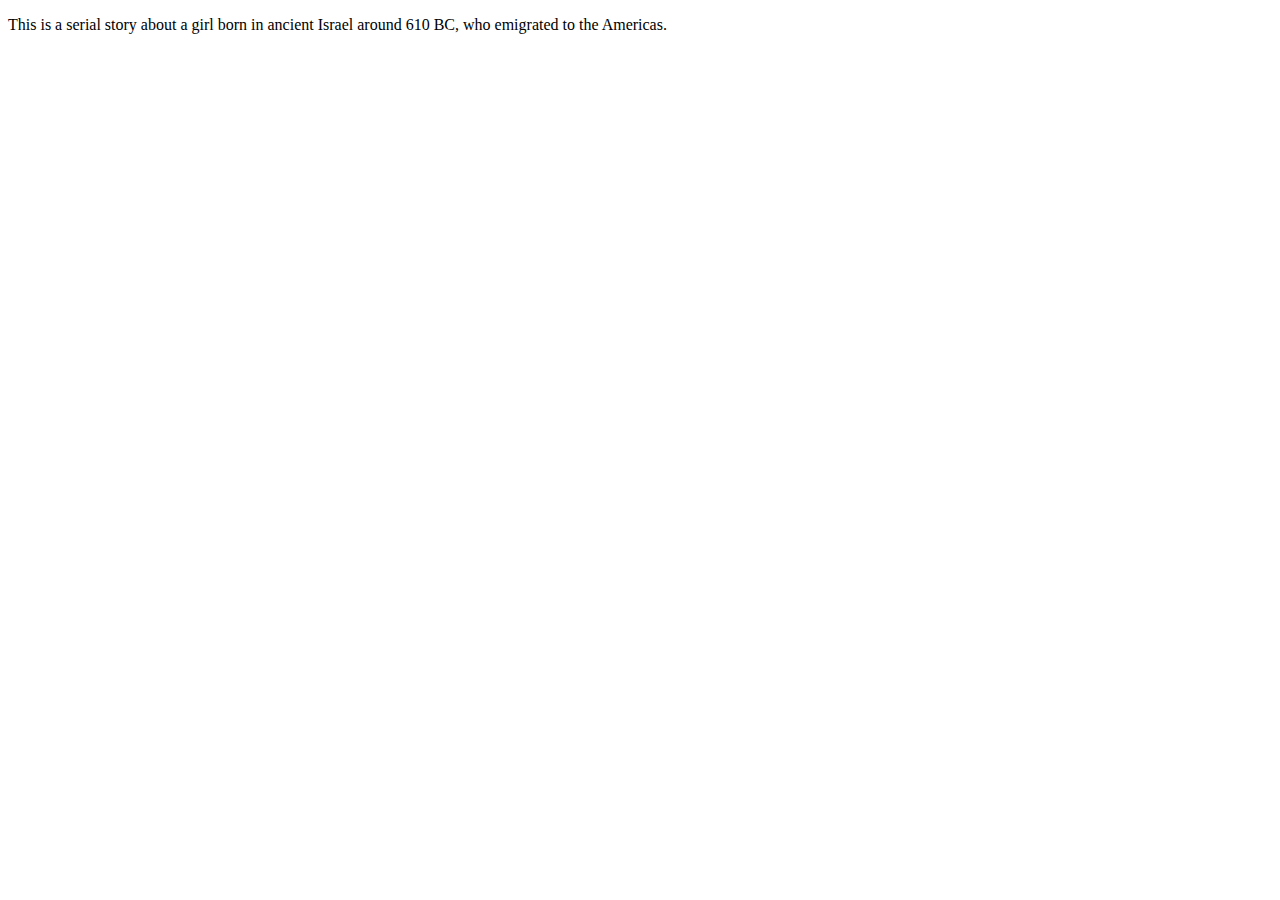
==== docs/index.html @ 02e8d68a "move to docs folder" ====
<!DOCTYPE html>
<html lang="en">
<head>
    <meta charset="UTF-8">
    <title>Iscah</title>
</head>
<body>
<p>This is a serial story about a girl born in ancient Israel around 610 BC, who emigrated to the Americas.</p>
</body>
</html>
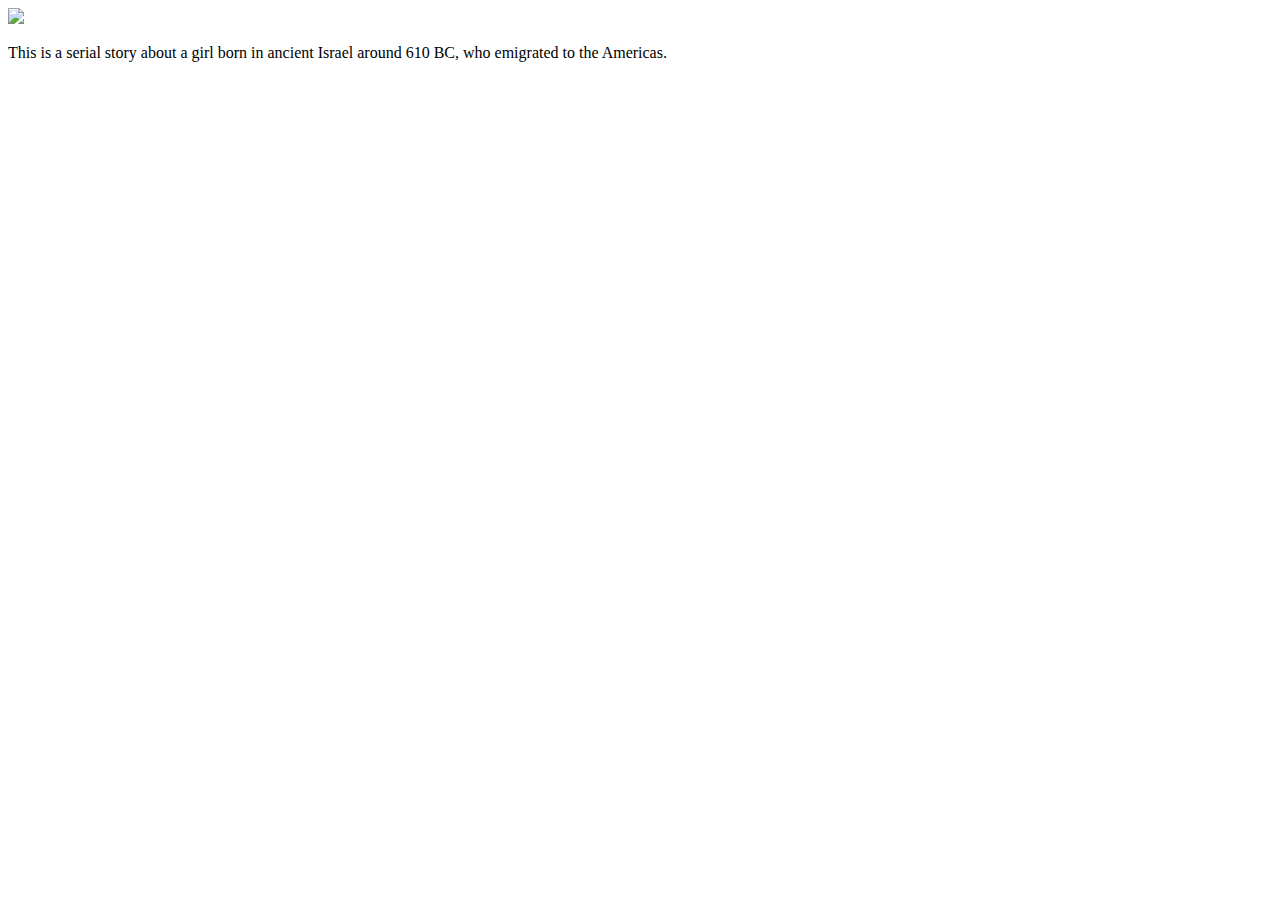
==== commit 95fc3202: "add images" ====
--- a/docs/index.html
+++ b/docs/index.html
@@ -5,6 +5,7 @@
     <title>Iscah</title>
 </head>
 <body>
+<img src="img/with-camel.jpg">
 <p>This is a serial story about a girl born in ancient Israel around 610 BC, who emigrated to the Americas.</p>
 </body>
 </html>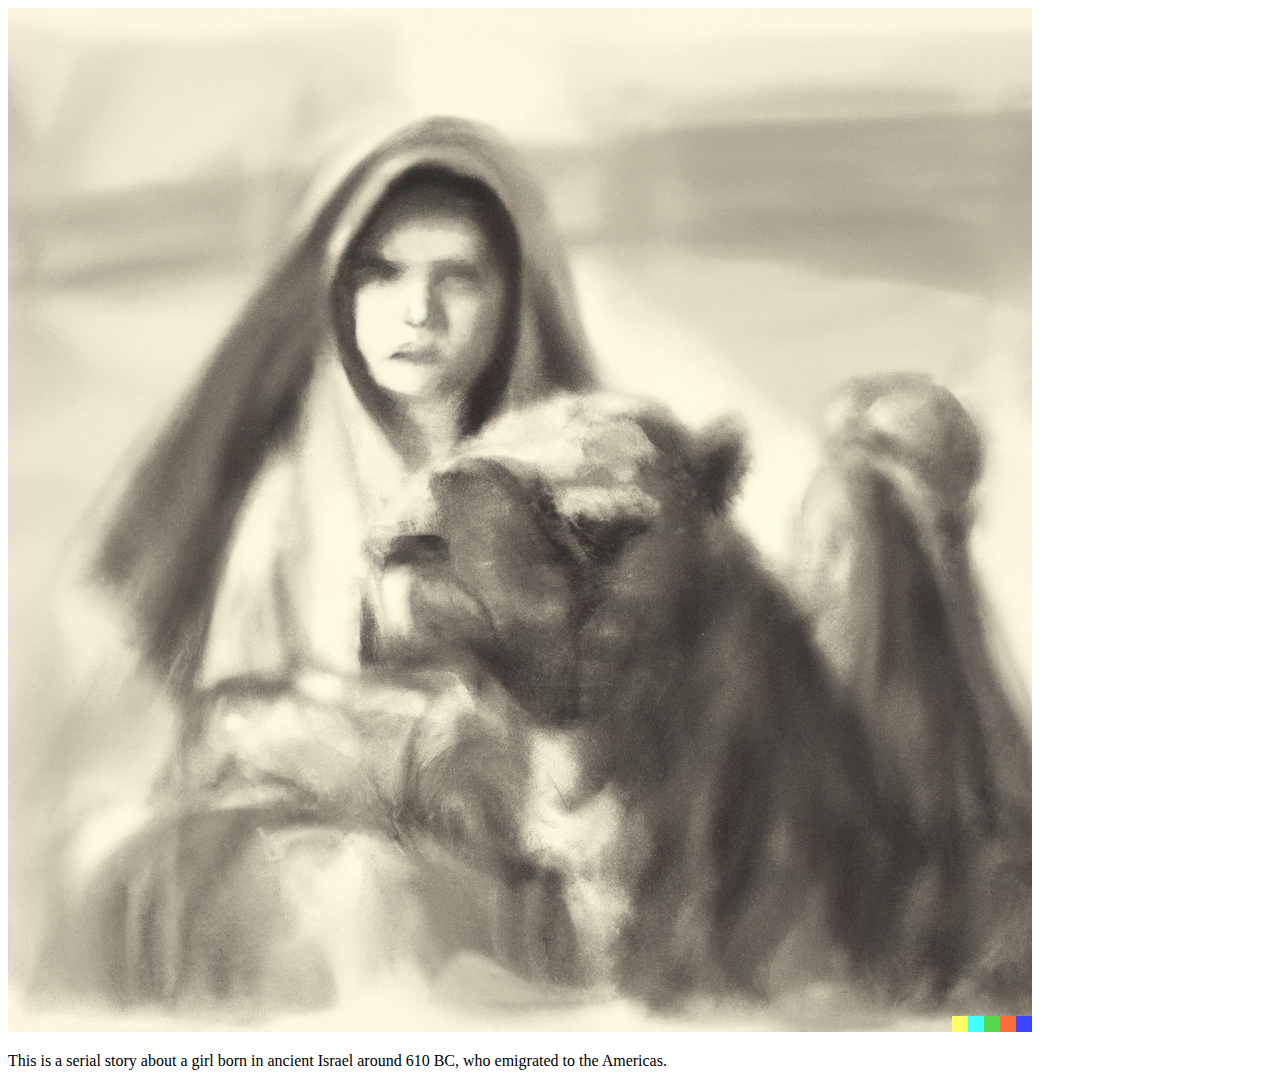
==== commit 0b5844c7: "get correct image link" ====
--- a/docs/index.html
+++ b/docs/index.html
@@ -5,7 +5,7 @@
     <title>Iscah</title>
 </head>
 <body>
-<img src="img/with-camel.jpg">
+<img src="img/with-camel.png">
 <p>This is a serial story about a girl born in ancient Israel around 610 BC, who emigrated to the Americas.</p>
 </body>
 </html>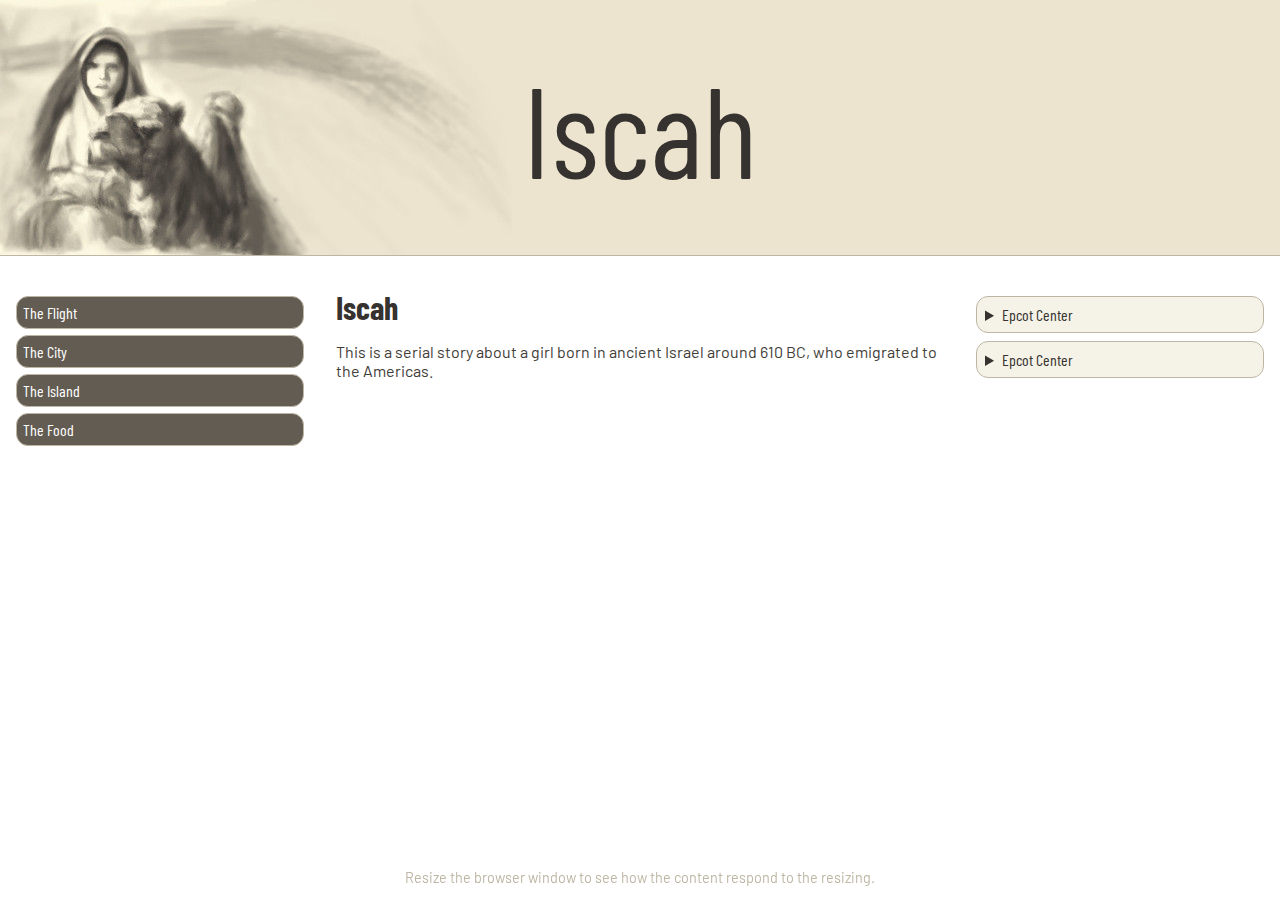
==== commit 8c360400: "3-column layout" ====
--- a/docs/index.html
+++ b/docs/index.html
@@ -1,11 +1,212 @@
 <!DOCTYPE html>
-<html lang="en">
+<html>
 <head>
-    <meta charset="UTF-8">
-    <title>Iscah</title>
+    <meta name="viewport" content="width=device-width, initial-scale=1.0">
+    <link rel="preconnect" href="https://fonts.googleapis.com">
+    <link rel="preconnect" href="https://fonts.gstatic.com" crossorigin>
+    <link href="https://fonts.googleapis.com/css2?family=Barlow+Condensed:ital,wght@0,400;0,500;1,400;1,500&family=Barlow:ital,wght@0,300;0,500;1,300;1,500&display=swap" rel="stylesheet">
+    <style>
+/* Make sure that padding and border are included in total width/height of all elements. */
+* {
+  box-sizing: border-box;
+}
+
+html {
+  font-family: Barlow, Arial, sans-serif;
+  color: #423d37;
+}
+
+body {
+  margin: 0px;
+}
+
+main::after {
+  content: "";
+  clear: both;
+  display: table;
+}
+
+[class*="col-"] {
+  float: left;
+  padding: 16px;
+}
+
+header {
+  background-color: #ece4ce;
+  background-image: url(img/with-camel-banner.jpg);
+  background-repeat: no-repeat;
+  padding: 0px;
+  height: 256px;
+  line-height: 256px;
+  font-size: 96pt;
+  font-family: "Barlow Condensed", Barlow, Arial, sans-serif;
+  text-align: center;
+  vertical-align: middle;
+  color: #36322f;
+  border-bottom: solid 1px #bdb6a4;
+}
+
+h1, h2, h3, li, summary {
+  font-family: "Barlow Condensed", Barlow, Arial, sans-serif;
+  color: #36322f;
+}
+
+h1, h2, h3 {
+  margin: 0.5em 0 0.2em;
+}
+
+nav {
+  margin-top: 24px;
+}
+
+nav ul {
+  list-style-type: none;
+  margin: 0;
+  padding: 0;
+}
+
+nav li {
+  color: white;
+  padding: 6px;
+  margin-bottom: 6px;
+  background-color: #635c52;
+  border-radius: 12px;
+  border: 1px solid #bdb6a4;
+  cursor: pointer;
+}
+
+nav li:hover {
+  background-color: #ece4ce;
+  color: #36322f;
+}
+
+aside {
+  padding: 24px 16px 16px;
+  margin-top: 24px;
+}
+
+aside > details {
+  background-color: #f5f2e8;
+  border-radius: 12px;
+  border: 1px solid #bdb6a4;
+  padding: 8px;
+  margin-bottom: 8px;
+  cursor: pointer;
+  font-size: 90%;
+  color: #635c52;
+}
+
+details > summary {
+  font-size: 111%;
+}
+
+aside > details:hover {
+  background-color: #ece4ce;
+}
+
+footer {
+  text-align: center;
+  font-size: 90%;
+  color: #bdb6a4;
+  position:fixed;
+  bottom:0;
+  width:100%;
+}
+
+/* The default layout is 12 columns where every column takes up the
+full width of the viewport. This forces "columns" to stack on top of
+each other, making scrolling purely vertical. It is a good choice for
+mobile and similarly small screens. */
+[class*="col-"] {
+  width: 100%;
+}
+
+/* On tablets, we have a bit more horizontal space to work with. Plan
+for columns that are each 1/12th of the viewport in width, and define
+CSS classes for column spanning ("col-s-*") that let us easily assign
+fractions of the viewport to our visual elements. In the HTML, we will
+use these classes to clump elements together into 3 groups, with the
+first two clumps displaying side-by-side, and the last clump spilling
+over to display below the others. */
+@media only screen and (min-width: 600px) {
+  .col-s-1 {width: 8.33%;}
+  .col-s-2 {width: 16.66%;}
+  .col-s-3 {width: 25%;}
+  .col-s-4 {width: 33.33%;}
+  .col-s-5 {width: 41.66%;}
+  .col-s-6 {width: 50%;}
+  .col-s-7 {width: 58.33%;}
+  .col-s-8 {width: 66.66%;}
+  .col-s-9 {width: 75%;}
+  .col-s-10 {width: 83.33%;}
+  .col-s-11 {width: 91.66%;}
+  .col-s-12 {width: 100%;}
+}
+
+/* Define another breakpoint for displays bigger than tablets,
+and define another set of CSS classes that will be active on
+laptops and similar. These CSS class names are different from
+the ones for tablets because they lack the "-s" in the middle.
+We can then assign both tablet-appropriate and laptop-appropriate
+classes to elements of our layout. When the width of the viewport
+is very narrow, the meaning of the classes expands to a no-op,
+and the default, purely vertical layout is used. When the
+viewport is tablet-like, the "col-s-*" classes have a meaning
+that overrides the default. When the viewport is even wider, the
+"col-s-*" classes mean nothing, but the "col-*" classes have a
+defined meaning that makes our layout responsive to the wider
+viewport. */
+@media only screen and (min-width: 768px) {
+  .col-1 {width: 8.33%;}
+  .col-2 {width: 16.66%;}
+  .col-3 {width: 25%;}
+  .col-4 {width: 33.33%;}
+  .col-5 {width: 41.66%;}
+  .col-6 {width: 50%;}
+  .col-7 {width: 58.33%;}
+  .col-8 {width: 66.66%;}
+  .col-9 {width: 75%;}
+  .col-10 {width: 83.33%;}
+  .col-11 {width: 91.66%;}
+  .col-12 {width: 100%;}
+}
+
+</style>
 </head>
 <body>
-<img src="img/with-camel.png">
-<p>This is a serial story about a girl born in ancient Israel around 610 BC, who emigrated to the Americas.</p>
+
+<header>Iscah</header>
+
+<main>
+<nav class="col-3 col-s-3">
+    <ul>
+        <li>The Flight</li>
+        <li>The City</li>
+        <li>The Island</li>
+        <li>The Food</li>
+    </ul>
+</nav>
+
+<article class="col-6 col-s-9">
+    <h1>Iscah</h1>
+    <p>This is a serial story about a girl born in ancient Israel around 610 BC, who emigrated to the Americas.</p>
+</article>
+
+<aside class="col-3 col-s-12">
+    <details>
+        <summary>Epcot Center</summary>
+        <p>Epcot is a theme park at Walt Disney World Resort featuring exciting attractions, international pavilions, award-winning fireworks and seasonal special events.</p>
+    </details>
+    <details>
+        <summary>Epcot Center</summary>
+        <p>Epcot is a theme park at Walt Disney World Resort featuring exciting attractions, international pavilions, award-winning fireworks and seasonal special events.</p>
+    </details>
+</aside>
+</main>
+
+<footer>
+    <p>Resize the browser window to see how the content respond to the resizing.</p>
+</footer>
+
 </body>
 </html>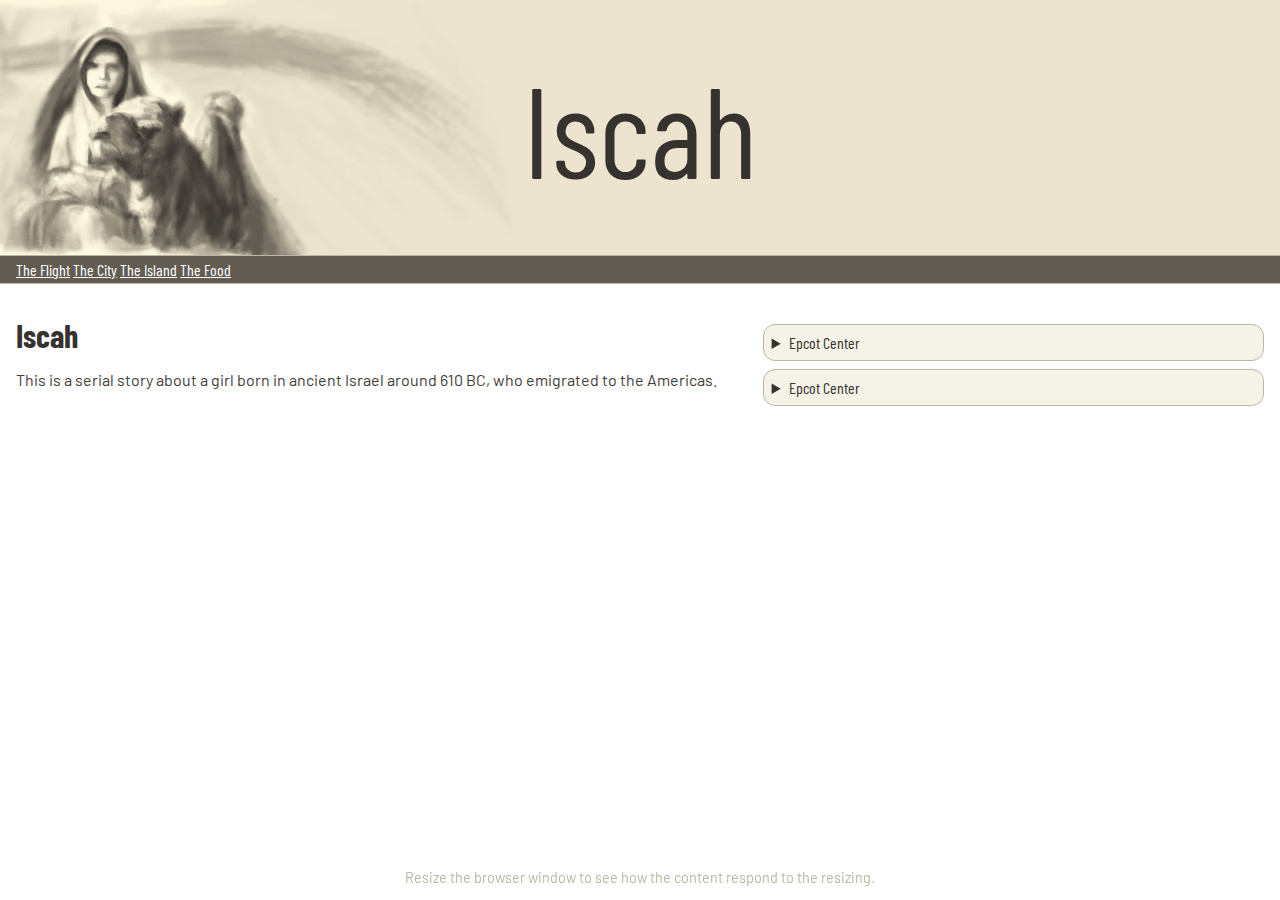
==== commit 7f36e097: "progress" ====
--- a/docs/index.html
+++ b/docs/index.html
@@ -5,194 +5,26 @@
     <link rel="preconnect" href="https://fonts.googleapis.com">
     <link rel="preconnect" href="https://fonts.gstatic.com" crossorigin>
     <link href="https://fonts.googleapis.com/css2?family=Barlow+Condensed:ital,wght@0,400;0,500;1,400;1,500&family=Barlow:ital,wght@0,300;0,500;1,300;1,500&display=swap" rel="stylesheet">
-    <style>
-/* Make sure that padding and border are included in total width/height of all elements. */
-* {
-  box-sizing: border-box;
-}
-
-html {
-  font-family: Barlow, Arial, sans-serif;
-  color: #423d37;
-}
-
-body {
-  margin: 0px;
-}
-
-main::after {
-  content: "";
-  clear: both;
-  display: table;
-}
-
-[class*="col-"] {
-  float: left;
-  padding: 16px;
-}
-
-header {
-  background-color: #ece4ce;
-  background-image: url(img/with-camel-banner.jpg);
-  background-repeat: no-repeat;
-  padding: 0px;
-  height: 256px;
-  line-height: 256px;
-  font-size: 96pt;
-  font-family: "Barlow Condensed", Barlow, Arial, sans-serif;
-  text-align: center;
-  vertical-align: middle;
-  color: #36322f;
-  border-bottom: solid 1px #bdb6a4;
-}
-
-h1, h2, h3, li, summary {
-  font-family: "Barlow Condensed", Barlow, Arial, sans-serif;
-  color: #36322f;
-}
-
-h1, h2, h3 {
-  margin: 0.5em 0 0.2em;
-}
-
-nav {
-  margin-top: 24px;
-}
-
-nav ul {
-  list-style-type: none;
-  margin: 0;
-  padding: 0;
-}
-
-nav li {
-  color: white;
-  padding: 6px;
-  margin-bottom: 6px;
-  background-color: #635c52;
-  border-radius: 12px;
-  border: 1px solid #bdb6a4;
-  cursor: pointer;
-}
-
-nav li:hover {
-  background-color: #ece4ce;
-  color: #36322f;
-}
-
-aside {
-  padding: 24px 16px 16px;
-  margin-top: 24px;
-}
-
-aside > details {
-  background-color: #f5f2e8;
-  border-radius: 12px;
-  border: 1px solid #bdb6a4;
-  padding: 8px;
-  margin-bottom: 8px;
-  cursor: pointer;
-  font-size: 90%;
-  color: #635c52;
-}
-
-details > summary {
-  font-size: 111%;
-}
-
-aside > details:hover {
-  background-color: #ece4ce;
-}
-
-footer {
-  text-align: center;
-  font-size: 90%;
-  color: #bdb6a4;
-  position:fixed;
-  bottom:0;
-  width:100%;
-}
-
-/* The default layout is 12 columns where every column takes up the
-full width of the viewport. This forces "columns" to stack on top of
-each other, making scrolling purely vertical. It is a good choice for
-mobile and similarly small screens. */
-[class*="col-"] {
-  width: 100%;
-}
-
-/* On tablets, we have a bit more horizontal space to work with. Plan
-for columns that are each 1/12th of the viewport in width, and define
-CSS classes for column spanning ("col-s-*") that let us easily assign
-fractions of the viewport to our visual elements. In the HTML, we will
-use these classes to clump elements together into 3 groups, with the
-first two clumps displaying side-by-side, and the last clump spilling
-over to display below the others. */
-@media only screen and (min-width: 600px) {
-  .col-s-1 {width: 8.33%;}
-  .col-s-2 {width: 16.66%;}
-  .col-s-3 {width: 25%;}
-  .col-s-4 {width: 33.33%;}
-  .col-s-5 {width: 41.66%;}
-  .col-s-6 {width: 50%;}
-  .col-s-7 {width: 58.33%;}
-  .col-s-8 {width: 66.66%;}
-  .col-s-9 {width: 75%;}
-  .col-s-10 {width: 83.33%;}
-  .col-s-11 {width: 91.66%;}
-  .col-s-12 {width: 100%;}
-}
-
-/* Define another breakpoint for displays bigger than tablets,
-and define another set of CSS classes that will be active on
-laptops and similar. These CSS class names are different from
-the ones for tablets because they lack the "-s" in the middle.
-We can then assign both tablet-appropriate and laptop-appropriate
-classes to elements of our layout. When the width of the viewport
-is very narrow, the meaning of the classes expands to a no-op,
-and the default, purely vertical layout is used. When the
-viewport is tablet-like, the "col-s-*" classes have a meaning
-that overrides the default. When the viewport is even wider, the
-"col-s-*" classes mean nothing, but the "col-*" classes have a
-defined meaning that makes our layout responsive to the wider
-viewport. */
-@media only screen and (min-width: 768px) {
-  .col-1 {width: 8.33%;}
-  .col-2 {width: 16.66%;}
-  .col-3 {width: 25%;}
-  .col-4 {width: 33.33%;}
-  .col-5 {width: 41.66%;}
-  .col-6 {width: 50%;}
-  .col-7 {width: 58.33%;}
-  .col-8 {width: 66.66%;}
-  .col-9 {width: 75%;}
-  .col-10 {width: 83.33%;}
-  .col-11 {width: 91.66%;}
-  .col-12 {width: 100%;}
-}
-
-</style>
+    <link rel="stylesheet" type="text/css" href="default.css">
 </head>
 <body>
 
 <header>Iscah</header>
 
 <main>
-<nav class="col-3 col-s-3">
-    <ul>
-        <li>The Flight</li>
-        <li>The City</li>
-        <li>The Island</li>
-        <li>The Food</li>
-    </ul>
+<nav>
+    <a href="#">The Flight</a>
+    <a href="#">The City</a>
+    <a href="#">The Island</a>
+    <a href="#">The Food</a>
 </nav>
 
-<article class="col-6 col-s-9">
+<article class="col-7 col-s-9">
     <h1>Iscah</h1>
     <p>This is a serial story about a girl born in ancient Israel around 610 BC, who emigrated to the Americas.</p>
 </article>
 
-<aside class="col-3 col-s-12">
+<aside class="col-5 col-s-3">
     <details>
         <summary>Epcot Center</summary>
         <p>Epcot is a theme park at Walt Disney World Resort featuring exciting attractions, international pavilions, award-winning fireworks and seasonal special events.</p>
--- a/docs/default.css
+++ b/docs/default.css
@@ -0,0 +1,160 @@
+/* Make sure that padding and border are included in total
+width/height of all elements. */
+* {
+  box-sizing: border-box;
+}
+
+html {
+  font-family: Barlow, Arial, sans-serif;
+  color: #423d37;
+}
+
+body {
+  margin: 0px;
+}
+
+main::after {
+  content: "";
+  clear: both;
+  display: table;
+}
+
+[class*="col-"] {
+  float: left;
+  padding: 16px;
+}
+
+header {
+  background-color: #ece4ce;
+  background-image: url(img/with-camel-banner.jpg);
+  background-repeat: no-repeat;
+  padding: 0px;
+  height: 256px;
+  line-height: 256px;
+  font-size: 96pt;
+  font-family: "Barlow Condensed", Barlow, Arial, sans-serif;
+  text-align: center;
+  vertical-align: middle;
+  color: #36322f;
+  border-bottom: solid 1px #bdb6a4;
+}
+
+h1, h2, h3, nav, summary {
+  font-family: "Barlow Condensed", Barlow, Arial, sans-serif;
+  color: #36322f;
+}
+
+h1, h2, h3 {
+  margin: 0.5em 0 0.2em;
+}
+
+nav {
+  width: 100%;
+  padding: 4px 16px;
+  background-color: #635c52;
+  color: white;
+  border-bottom: 1px solid #bdb6a4;
+}
+
+nav a {
+  color: white;
+  cursor: pointer;
+  text-decoration: none:
+  display: inline-block;
+}
+
+nav a:hover {
+  background-color: #ece4ce;
+  color: #36322f;
+}
+
+aside {
+  padding: 24px 16px 16px;
+  margin-top: 24px;
+}
+
+aside > details {
+  background-color: #f5f2e8;
+  border-radius: 12px;
+  border: 1px solid #bdb6a4;
+  padding: 8px;
+  margin-bottom: 8px;
+  cursor: pointer;
+  font-size: 90%;
+  color: #635c52;
+}
+
+details > summary {
+  font-size: 111%;
+}
+
+aside > details:hover {
+  background-color: #ece4ce;
+}
+
+footer {
+  text-align: center;
+  font-size: 90%;
+  color: #bdb6a4;
+  position:fixed;
+  bottom:0;
+  width:100%;
+}
+
+/* The default layout is 12 columns where every column takes up the
+full width of the viewport. This forces "columns" to stack on top of
+each other, making scrolling purely vertical. It is a good choice for
+mobile and similarly small screens. */
+[class*="col-"] {
+  width: 100%;
+}
+
+/* On tablets, we have a bit more horizontal space to work with. Plan
+for columns that are each 1/12th of the viewport in width, and define
+CSS classes for column spanning ("col-s-*") that let us easily assign
+fractions of the viewport to our visual elements. In the HTML, we will
+use these classes to clump elements together into 3 groups, with the
+first two clumps displaying side-by-side, and the last clump spilling
+over to display below the others. */
+@media only screen and (min-width: 600px) {
+  .col-s-1 {width: 8.33%;}
+  .col-s-2 {width: 16.66%;}
+  .col-s-3 {width: 25%;}
+  .col-s-4 {width: 33.33%;}
+  .col-s-5 {width: 41.66%;}
+  .col-s-6 {width: 50%;}
+  .col-s-7 {width: 58.33%;}
+  .col-s-8 {width: 66.66%;}
+  .col-s-9 {width: 75%;}
+  .col-s-10 {width: 83.33%;}
+  .col-s-11 {width: 91.66%;}
+  .col-s-12 {width: 100%;}
+}
+
+/* Define another breakpoint for displays bigger than tablets,
+and define another set of CSS classes that will be active on
+laptops and similar. These CSS class names are different from
+the ones for tablets because they lack the "-s" in the middle.
+We can then assign both tablet-appropriate and laptop-appropriate
+classes to elements of our layout. When the width of the viewport
+is very narrow, the meaning of the classes expands to a no-op,
+and the default, purely vertical layout is used. When the
+viewport is tablet-like, the "col-s-*" classes have a meaning
+that overrides the default. When the viewport is even wider, the
+"col-s-*" classes mean nothing, but the "col-*" classes have a
+defined meaning that makes our layout responsive to the wider
+viewport. */
+@media only screen and (min-width: 768px) {
+  .col-1 {width: 8.33%;}
+  .col-2 {width: 16.66%;}
+  .col-3 {width: 25%;}
+  .col-4 {width: 33.33%;}
+  .col-5 {width: 41.66%;}
+  .col-6 {width: 50%;}
+  .col-7 {width: 58.33%;}
+  .col-8 {width: 66.66%;}
+  .col-9 {width: 75%;}
+  .col-10 {width: 83.33%;}
+  .col-11 {width: 91.66%;}
+  .col-12 {width: 100%;}
+}
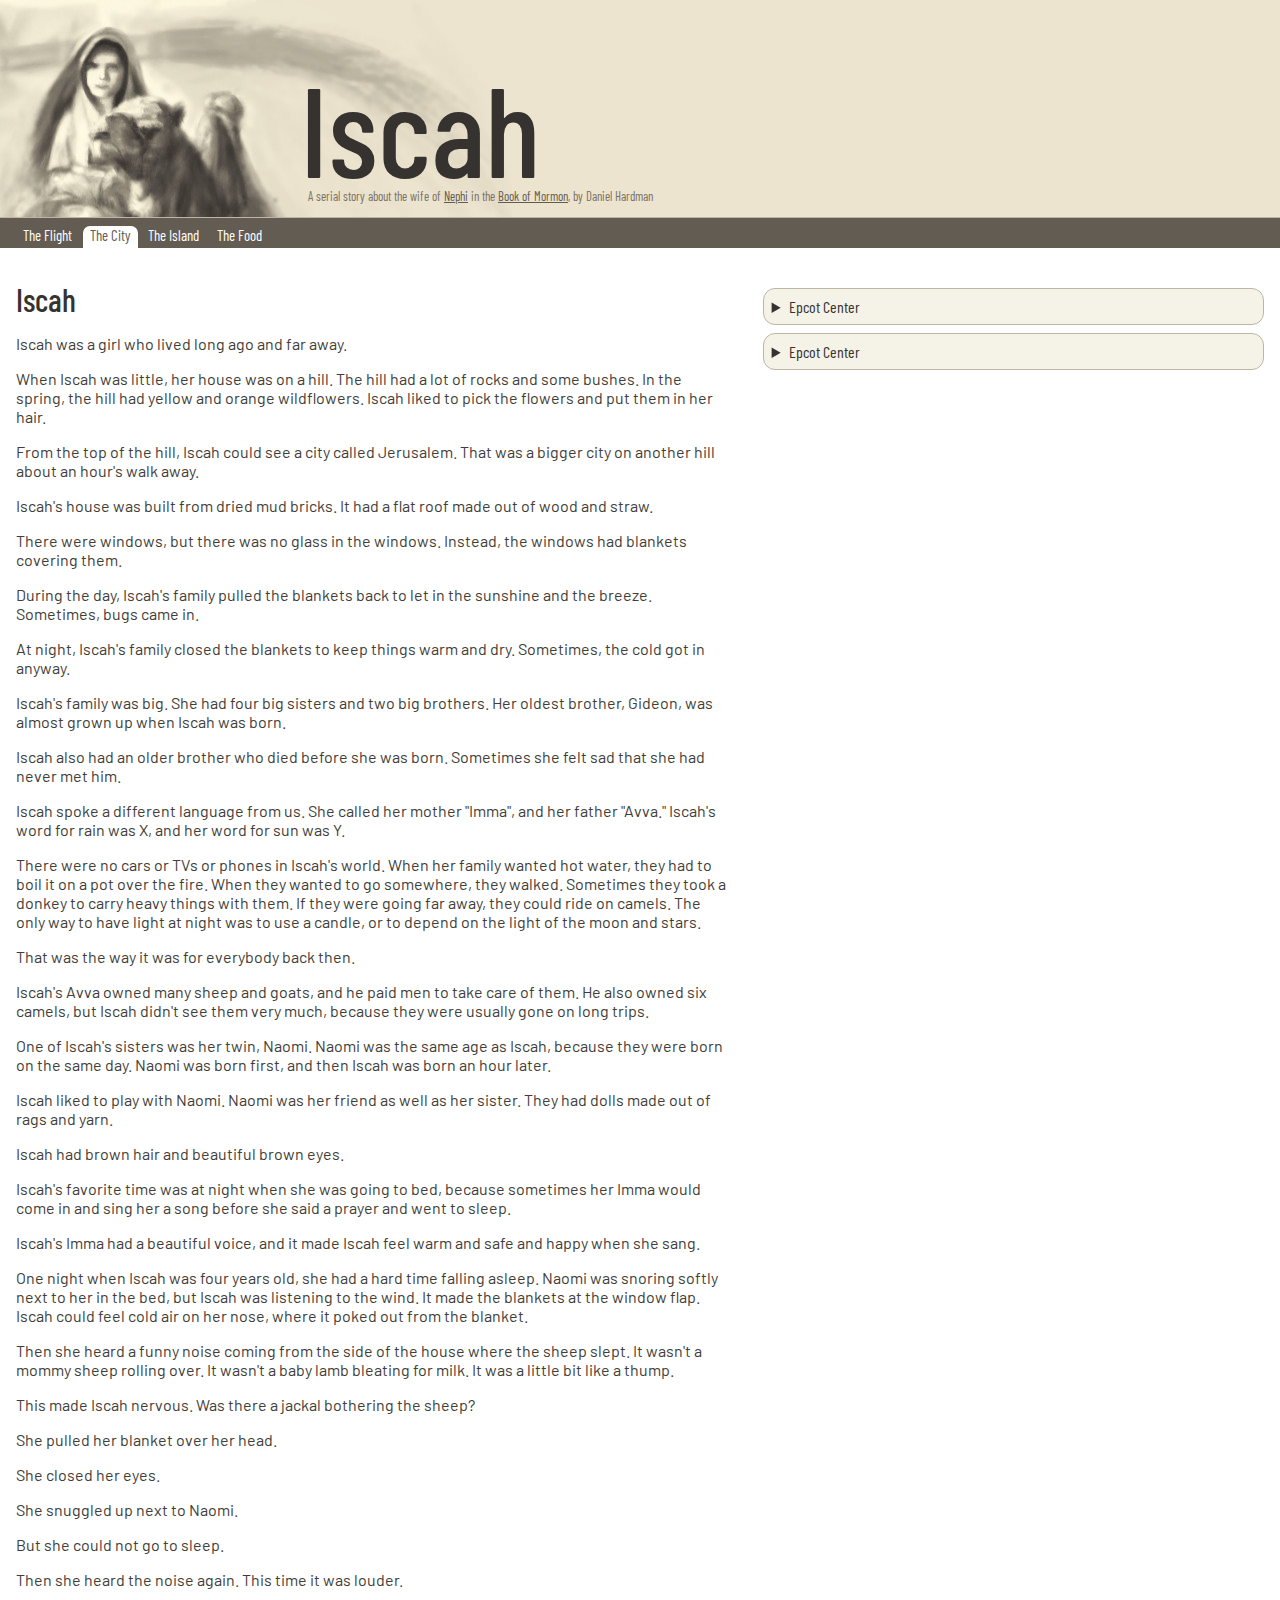
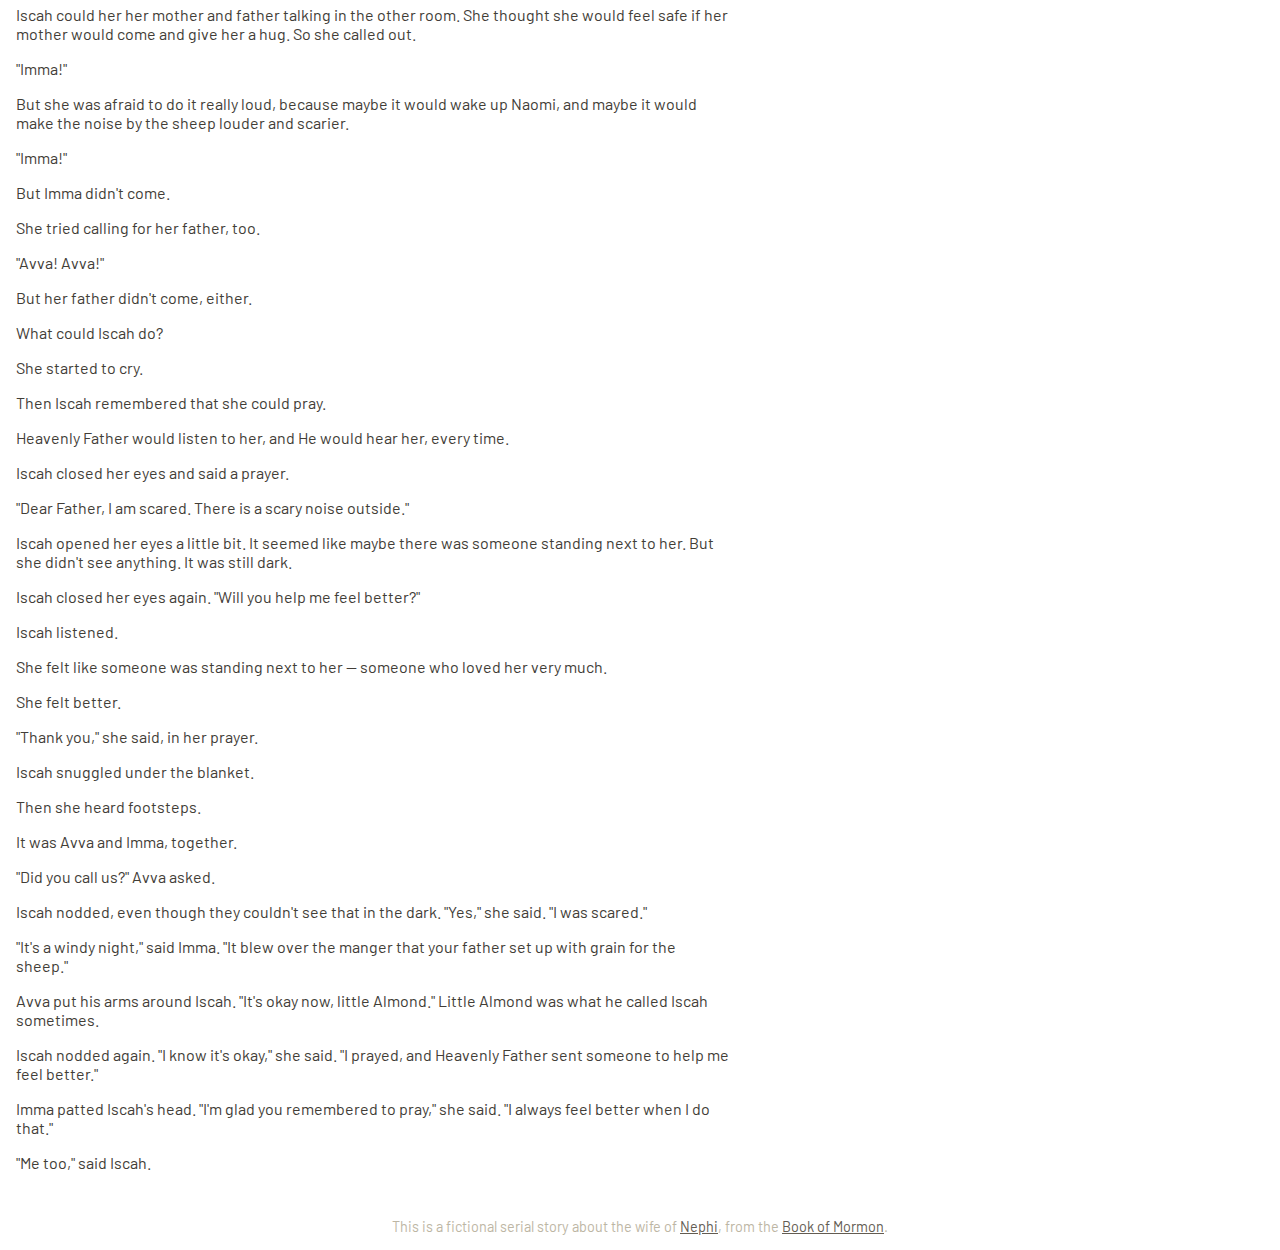
==== commit ad2dfa04: "meaningful content + improved header and style" ====
--- a/docs/index.html
+++ b/docs/index.html
@@ -9,19 +9,132 @@
 </head>
 <body>
 
-<header>Iscah</header>
+<header>
+    <h1>Iscah</h1>
+    <p>A serial story about the wife of <a target="bom" href="https://www.churchofjesuschrist.org/study/scriptures/bofm/1-ne/1?lang=eng">Nephi</a> in the <a target="bom" href="https://www.churchofjesuschrist.org/study/scriptures/bofm?lang=eng">Book of Mormon</a>, by Daniel Hardman</p>
+</header>
 
 <main>
 <nav>
     <a href="#">The Flight</a>
-    <a href="#">The City</a>
+    <a href="#" class="self">The City</a>
     <a href="#">The Island</a>
     <a href="#">The Food</a>
 </nav>
 
 <article class="col-7 col-s-9">
-    <h1>Iscah</h1>
-    <p>This is a serial story about a girl born in ancient Israel around 610 BC, who emigrated to the Americas.</p>
+<h1>Iscah</h1>
+    <p>Iscah was a girl who lived long ago and far away.</p>
+
+    <p>When Iscah was little, her house was on a hill. The hill had a lot of rocks and some bushes. In the spring, the hill had yellow and orange wildflowers. Iscah liked to pick the flowers and put them in her hair.
+
+    <p>From the top of the hill, Iscah could see a city called Jerusalem. That was a bigger city on another hill about an hour's walk away.
+
+    <p>Iscah's house was built from dried mud bricks. It had a flat roof made out of wood and straw.
+
+    <p>There were windows, but there was no glass in the windows. Instead, the windows had blankets covering them.
+
+    <p>During the day, Iscah's family pulled the blankets back to let in the sunshine and the breeze. Sometimes, bugs came in.
+
+    <p>At night, Iscah's family closed the blankets to keep things warm and dry. Sometimes, the cold got in anyway.
+
+    <p>Iscah's family was big. She had four big sisters and two big brothers. Her oldest brother, Gideon, was almost grown up when Iscah was born.
+
+    <p>Iscah also had an older brother who died before she was born. Sometimes she felt sad that she had never met him.
+
+    <p>Iscah spoke a different language from us. She called her mother "Imma", and her father "Avva." Iscah's word for rain was X, and her word for sun was Y.
+
+    <p>There were no cars or TVs or phones in Iscah's world. When her family wanted hot water, they had to boil it on a pot over the fire. When they wanted to go somewhere, they walked. Sometimes they took a donkey to carry heavy things with them. If they were going far away, they could ride on camels. The only way to have light at night was to use a candle, or to depend on the light of the moon and stars.
+
+    <p>That was the way it was for everybody back then.
+
+    <p>Iscah's Avva owned many sheep and goats, and he paid men to take care of them. He also owned six camels, but Iscah didn't see them very much, because they were usually gone on long trips.
+
+    <p>One of Iscah's sisters was her twin, Naomi. Naomi was the same age as Iscah, because they were born on the same day. Naomi was born first, and then Iscah was born an hour later.
+
+    <p>Iscah liked to play with Naomi. Naomi was her friend as well as her sister. They had dolls made out of rags and yarn.
+
+    <p>Iscah had brown hair and beautiful brown eyes.
+
+    <p>Iscah's favorite time was at night when she was going to bed, because sometimes her Imma would come in and sing her a song before she said a prayer and went to sleep.
+
+    <p>Iscah's Imma had a beautiful voice, and it made Iscah feel warm and safe and happy when she sang.
+
+    <p>One night when Iscah was four years old, she had a hard time falling asleep. Naomi was snoring softly next to her in the bed, but Iscah was listening to the wind. It made the blankets at the window flap. Iscah could feel cold air on her nose, where it poked out from the blanket.
+
+    <p>Then she heard a funny noise coming from the side of the house where the sheep slept. It wasn't a mommy sheep rolling over. It wasn't a baby lamb bleating for milk. It was a little bit like a thump.
+
+    <p>This made Iscah nervous. Was there a jackal bothering the sheep?
+
+    <p>She pulled her blanket over her head.
+
+    <p>She closed her eyes.
+
+    <p>She snuggled up next to Naomi.
+
+    <p>But she could not go to sleep.
+
+    <p>Then she heard the noise again. This time it was louder.
+
+    <p>Iscah could her her mother and father talking in the other room. She thought she would feel safe if her mother would come and give her a hug. So she called out.
+
+    <p>"Imma!"
+
+    <p>But she was afraid to do it really loud, because maybe it would wake up Naomi, and maybe it would make the noise by the sheep louder and scarier.
+
+    <p>"Imma!"</p>
+
+    <p>But Imma didn't come.</p>
+
+    <p>She tried calling for her father, too.</p>
+
+    <p>"Avva! Avva!"</p>
+
+    <p>But her father didn't come, either.</p>
+
+    <p>What could Iscah do?</p>
+
+    <p>She started to cry.</p>
+
+    <p>Then Iscah remembered that she could pray.</p>
+
+    <p>Heavenly Father would listen to her, and He would hear her, every time.</p>
+
+    <p>Iscah closed her eyes and said a prayer.</p>
+
+    <p>"Dear Father, I am scared. There is a scary noise outside."</p>
+
+    <p>Iscah opened her eyes a little bit. It seemed like maybe there was someone standing next to her. But she didn't see anything. It was still dark.</p>
+
+    <p>Iscah closed her eyes again. "Will you help me feel better?"</p>
+
+    <p>Iscah listened.</p>
+
+    <p>She felt like someone was standing next to her -- someone who loved her very much.</p>
+
+    <p>She felt better.</p>
+
+    <p>"Thank you," she said, in her prayer.</p>
+
+    <p>Iscah snuggled under the blanket.</p>
+
+    <p>Then she heard footsteps.</p>
+
+    <p>It was Avva and Imma, together.</p>
+
+    <p>"Did you call us?" Avva asked.</p>
+
+    <p>Iscah nodded, even though they couldn't see that in the dark. "Yes," she said. "I was scared."</p>
+
+    <p>"It's a windy night," said Imma. "It blew over the manger that your father set up with grain for the sheep."</p>
+
+    <p>Avva put his arms around Iscah. "It's okay now, little Almond." Little Almond was what he called Iscah sometimes.</p>
+
+    <p>Iscah nodded again. "I know it's okay," she said. "I prayed, and Heavenly Father sent someone to help me feel better."</p>
+
+    <p>Imma patted Iscah's head. "I'm glad you remembered to pray," she said. "I always feel better when I do that."</p>
+
+    <p>"Me too," said Iscah.</p>
 </article>
 
 <aside class="col-5 col-s-3">
@@ -37,7 +150,7 @@
 </main>
 
 <footer>
-    <p>Resize the browser window to see how the content respond to the resizing.</p>
+    <p>This is a fictional serial story about the wife of <a target="bom" href="https://www.churchofjesuschrist.org/study/scriptures/bofm/1-ne/1?lang=eng">Nephi</a>, from the <a target="bom" href="https://www.churchofjesuschrist.org/study/scriptures/bofm?lang=eng">Book of Mormon</a>.</p>
 </footer>
 
 </body>
--- a/docs/default.css
+++ b/docs/default.css
@@ -13,10 +13,21 @@
   margin: 0px;
 }
 
-main::after {
-  content: "";
-  clear: both;
-  display: table;
+html, body {
+  height: 100%;
+}
+
+body {
+  display: flex;
+  flex-direction: column;
+}
+
+a {
+  color: #635c52;
+}
+
+main {
+  flex: 1 0 auto;
 }
 
 [class*="col-"] {
@@ -30,42 +41,61 @@
   background-repeat: no-repeat;
   padding: 0px;
   height: 256px;
-  line-height: 256px;
-  font-size: 96pt;
-  font-family: "Barlow Condensed", Barlow, Arial, sans-serif;
-  text-align: center;
-  vertical-align: middle;
-  color: #36322f;
   border-bottom: solid 1px #bdb6a4;
 }
 
-h1, h2, h3, nav, summary {
+h1, h2, h3, nav, summary, header {
   font-family: "Barlow Condensed", Barlow, Arial, sans-serif;
   color: #36322f;
 }
 
 h1, h2, h3 {
+  font-weight: 500;
   margin: 0.5em 0 0.2em;
+}
+
+header h1 {
+  font-size: 96pt;
+  margin: 50px 0 0 300px;
+}
+
+header p {
+  margin-left: 308px;
+  margin-right: 16px;
+  margin-block-start: -16px;
+  font-size: 80%;
+  color: #787166;
 }
 
 nav {
   width: 100%;
-  padding: 4px 16px;
+  padding: 8px 16px 0 16px;
   background-color: #635c52;
   color: white;
-  border-bottom: 1px solid #bdb6a4;
+  font-size: 93%;
 }
 
 nav a {
   color: white;
   cursor: pointer;
-  text-decoration: none:
+  text-decoration: none;
   display: inline-block;
+  padding: 0 0.5em 4px 0.5em;
+  border-radius: 7px 7px 0 0;
 }
 
 nav a:hover {
   background-color: #ece4ce;
   color: #36322f;
+}
+
+nav a.self {
+  color: #635c52;
+  background-color: white;
+}
+
+nav a.self:hover {
+  color: black;
 }
 
 aside {
@@ -96,8 +126,6 @@
   text-align: center;
   font-size: 90%;
   color: #bdb6a4;
-  position:fixed;
-  bottom:0;
   width:100%;
 }
 
@@ -158,3 +186,7 @@
   .col-11 {width: 91.66%;}
   .col-12 {width: 100%;}
 }
+
+@media print {
+  body {-webkit-print-color-adjust: exact;}
+}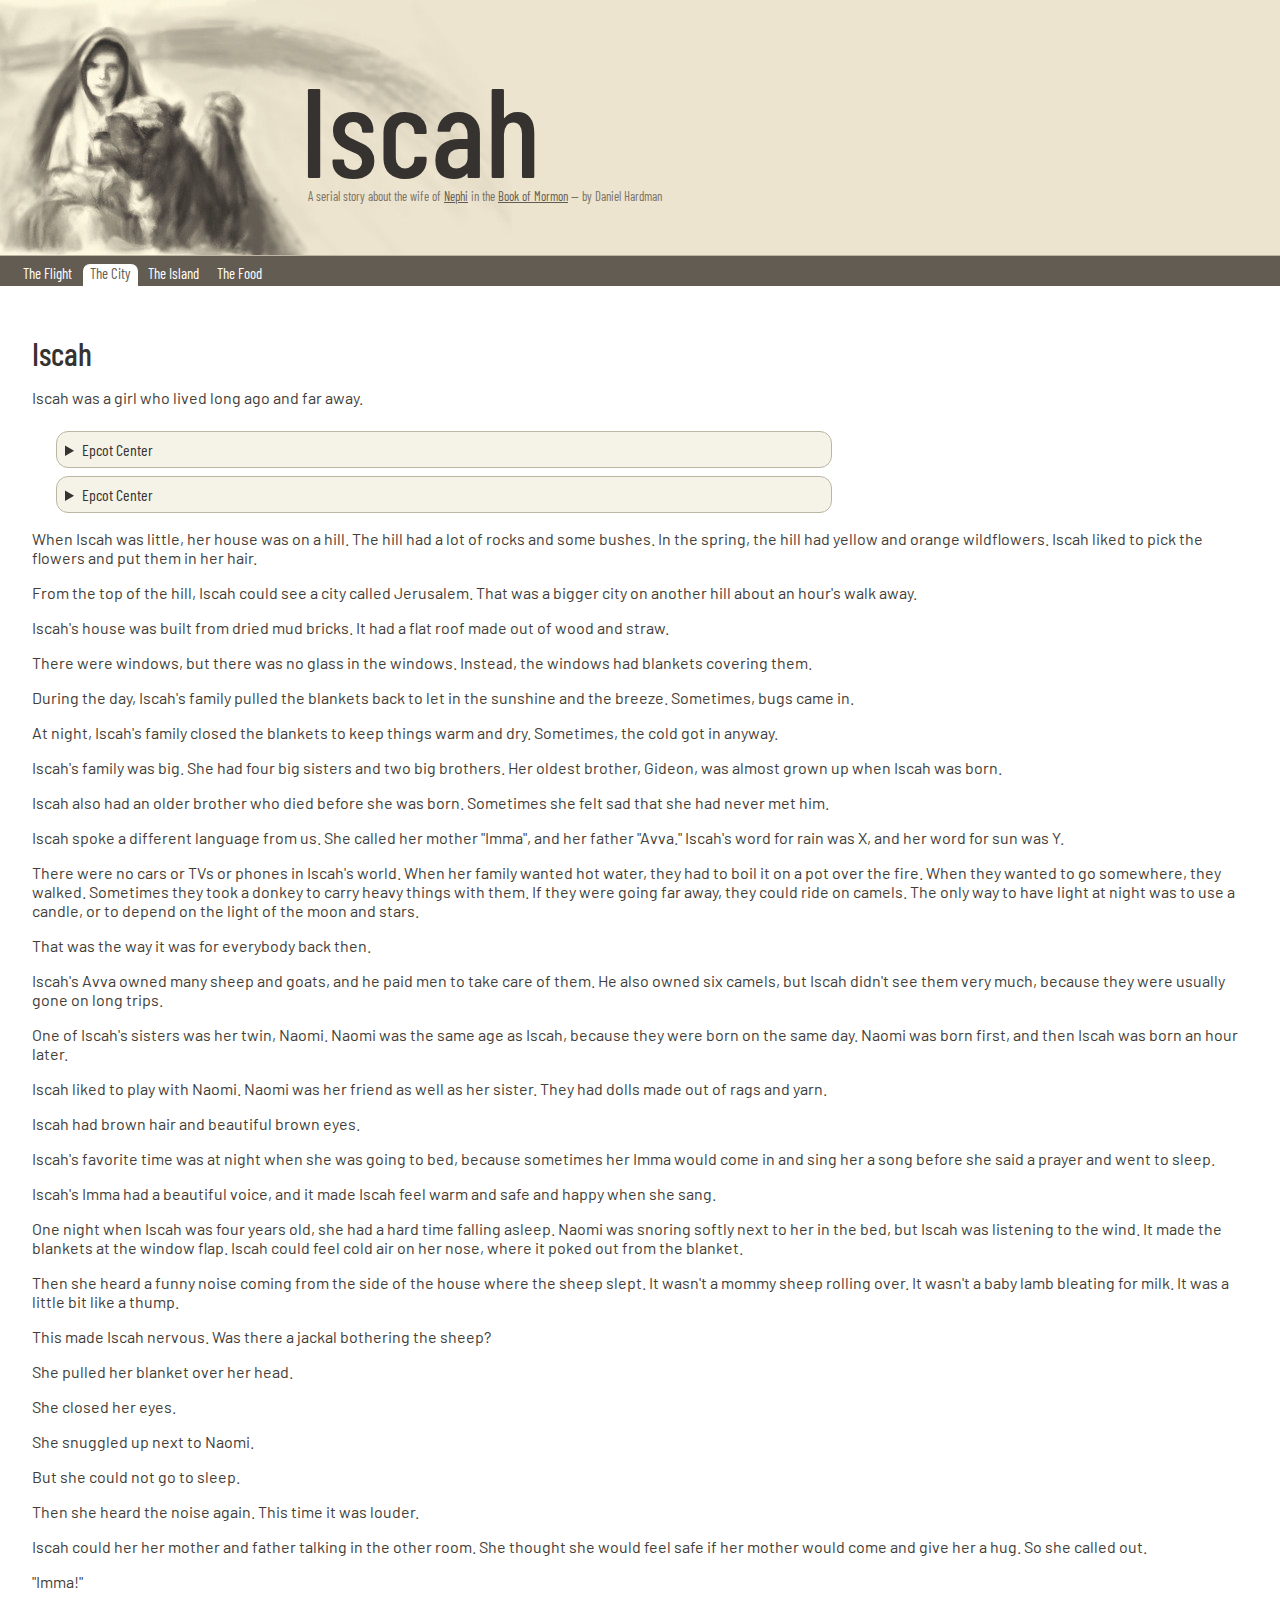
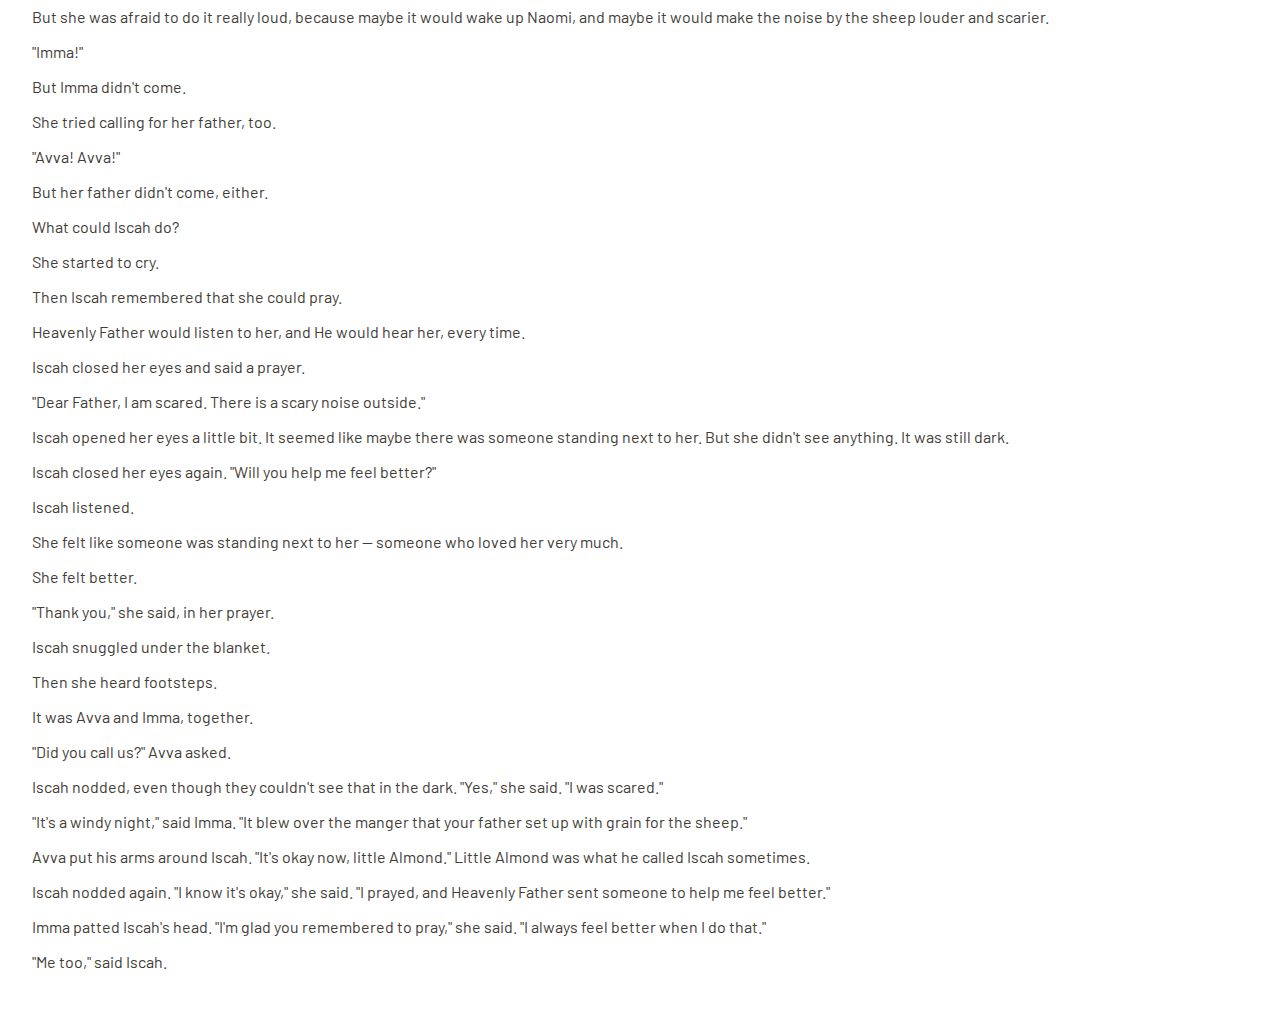
==== commit 64c742cd: "handle aside and resize better" ====
--- a/docs/index.html
+++ b/docs/index.html
@@ -11,10 +11,9 @@
 
 <header>
     <h1>Iscah</h1>
-    <p>A serial story about the wife of <a target="bom" href="https://www.churchofjesuschrist.org/study/scriptures/bofm/1-ne/1?lang=eng">Nephi</a> in the <a target="bom" href="https://www.churchofjesuschrist.org/study/scriptures/bofm?lang=eng">Book of Mormon</a>, by Daniel Hardman</p>
+    <p>A serial story about the wife of <a target="bom" href="https://www.churchofjesuschrist.org/study/scriptures/bofm/1-ne/1?lang=eng">Nephi</a> in the <a target="bom" href="https://www.churchofjesuschrist.org/study/scriptures/bofm?lang=eng">Book of Mormon</a> &mdash; by Daniel Hardman</p>
 </header>
 
-<main>
 <nav>
     <a href="#">The Flight</a>
     <a href="#" class="self">The City</a>
@@ -25,6 +24,17 @@
 <article class="col-7 col-s-9">
 <h1>Iscah</h1>
     <p>Iscah was a girl who lived long ago and far away.</p>
+
+    <aside class="col-5 col-s-3">
+        <details>
+            <summary>Epcot Center</summary>
+            <p>Epcot is a theme park at Walt Disney World Resort featuring exciting attractions, international pavilions, award-winning fireworks and seasonal special events.</p>
+        </details>
+        <details>
+            <summary>Epcot Center</summary>
+            <p>Epcot is a theme park at Walt Disney World Resort featuring exciting attractions, international pavilions, award-winning fireworks and seasonal special events.</p>
+        </details>
+    </aside>
 
     <p>When Iscah was little, her house was on a hill. The hill had a lot of rocks and some bushes. In the spring, the hill had yellow and orange wildflowers. Iscah liked to pick the flowers and put them in her hair.
 
@@ -137,21 +147,5 @@
     <p>"Me too," said Iscah.</p>
 </article>
 
-<aside class="col-5 col-s-3">
-    <details>
-        <summary>Epcot Center</summary>
-        <p>Epcot is a theme park at Walt Disney World Resort featuring exciting attractions, international pavilions, award-winning fireworks and seasonal special events.</p>
-    </details>
-    <details>
-        <summary>Epcot Center</summary>
-        <p>Epcot is a theme park at Walt Disney World Resort featuring exciting attractions, international pavilions, award-winning fireworks and seasonal special events.</p>
-    </details>
-</aside>
-</main>
-
-<footer>
-    <p>This is a fictional serial story about the wife of <a target="bom" href="https://www.churchofjesuschrist.org/study/scriptures/bofm/1-ne/1?lang=eng">Nephi</a>, from the <a target="bom" href="https://www.churchofjesuschrist.org/study/scriptures/bofm?lang=eng">Book of Mormon</a>.</p>
-</footer>
-
 </body>
 </html>--- a/docs/default.css
+++ b/docs/default.css
@@ -11,10 +11,7 @@
 
 body {
   margin: 0px;
-}
-
-html, body {
-  height: 100%;
+  min-width: 320px;
 }
 
 body {
@@ -24,15 +21,6 @@
 
 a {
   color: #635c52;
-}
-
-main {
-  flex: 1 0 auto;
-}
-
-[class*="col-"] {
-  float: left;
-  padding: 16px;
 }
 
 header {
@@ -56,15 +44,24 @@
 
 header h1 {
   font-size: 96pt;
-  margin: 50px 0 0 300px;
+  margin: 50px 16px 0 300px;
 }
 
 header p {
   margin-left: 308px;
-  margin-right: 16px;
+  margin-right: 22px;
   margin-block-start: -16px;
   font-size: 80%;
   color: #787166;
+}
+
+@media only screen and (max-width: 600px) {
+  header h1 { margin-left: 16px; text-align: right; }
+  header p { margin-left: 16px; text-align: right; display: inline-block; float: right; width: 230px; }
+}
+
+@media only screen and (max-width: 508px) {
+  header p { display: none; }
 }
 
 nav {
@@ -98,9 +95,13 @@
   color: black;
 }
 
+article {
+  padding: 2em;
+}
+
 aside {
-  padding: 24px 16px 16px;
-  margin-top: 24px;
+  padding: 8px 24px 0;
+  max-width: 824px;
 }
 
 aside > details {
@@ -122,71 +123,6 @@
   background-color: #ece4ce;
 }
 
-footer {
-  text-align: center;
-  font-size: 90%;
-  color: #bdb6a4;
-  width:100%;
-}
-
-/* The default layout is 12 columns where every column takes up the
-full width of the viewport. This forces "columns" to stack on top of
-each other, making scrolling purely vertical. It is a good choice for
-mobile and similarly small screens. */
-[class*="col-"] {
-  width: 100%;
-}
-
-/* On tablets, we have a bit more horizontal space to work with. Plan
-for columns that are each 1/12th of the viewport in width, and define
-CSS classes for column spanning ("col-s-*") that let us easily assign
-fractions of the viewport to our visual elements. In the HTML, we will
-use these classes to clump elements together into 3 groups, with the
-first two clumps displaying side-by-side, and the last clump spilling
-over to display below the others. */
-@media only screen and (min-width: 600px) {
-  .col-s-1 {width: 8.33%;}
-  .col-s-2 {width: 16.66%;}
-  .col-s-3 {width: 25%;}
-  .col-s-4 {width: 33.33%;}
-  .col-s-5 {width: 41.66%;}
-  .col-s-6 {width: 50%;}
-  .col-s-7 {width: 58.33%;}
-  .col-s-8 {width: 66.66%;}
-  .col-s-9 {width: 75%;}
-  .col-s-10 {width: 83.33%;}
-  .col-s-11 {width: 91.66%;}
-  .col-s-12 {width: 100%;}
-}
-
-/* Define another breakpoint for displays bigger than tablets,
-and define another set of CSS classes that will be active on
-laptops and similar. These CSS class names are different from
-the ones for tablets because they lack the "-s" in the middle.
-We can then assign both tablet-appropriate and laptop-appropriate
-classes to elements of our layout. When the width of the viewport
-is very narrow, the meaning of the classes expands to a no-op,
-and the default, purely vertical layout is used. When the
-viewport is tablet-like, the "col-s-*" classes have a meaning
-that overrides the default. When the viewport is even wider, the
-"col-s-*" classes mean nothing, but the "col-*" classes have a
-defined meaning that makes our layout responsive to the wider
-viewport. */
-@media only screen and (min-width: 768px) {
-  .col-1 {width: 8.33%;}
-  .col-2 {width: 16.66%;}
-  .col-3 {width: 25%;}
-  .col-4 {width: 33.33%;}
-  .col-5 {width: 41.66%;}
-  .col-6 {width: 50%;}
-  .col-7 {width: 58.33%;}
-  .col-8 {width: 66.66%;}
-  .col-9 {width: 75%;}
-  .col-10 {width: 83.33%;}
-  .col-11 {width: 91.66%;}
-  .col-12 {width: 100%;}
-}
-
 @media print {
   body {-webkit-print-color-adjust: exact;}
 }